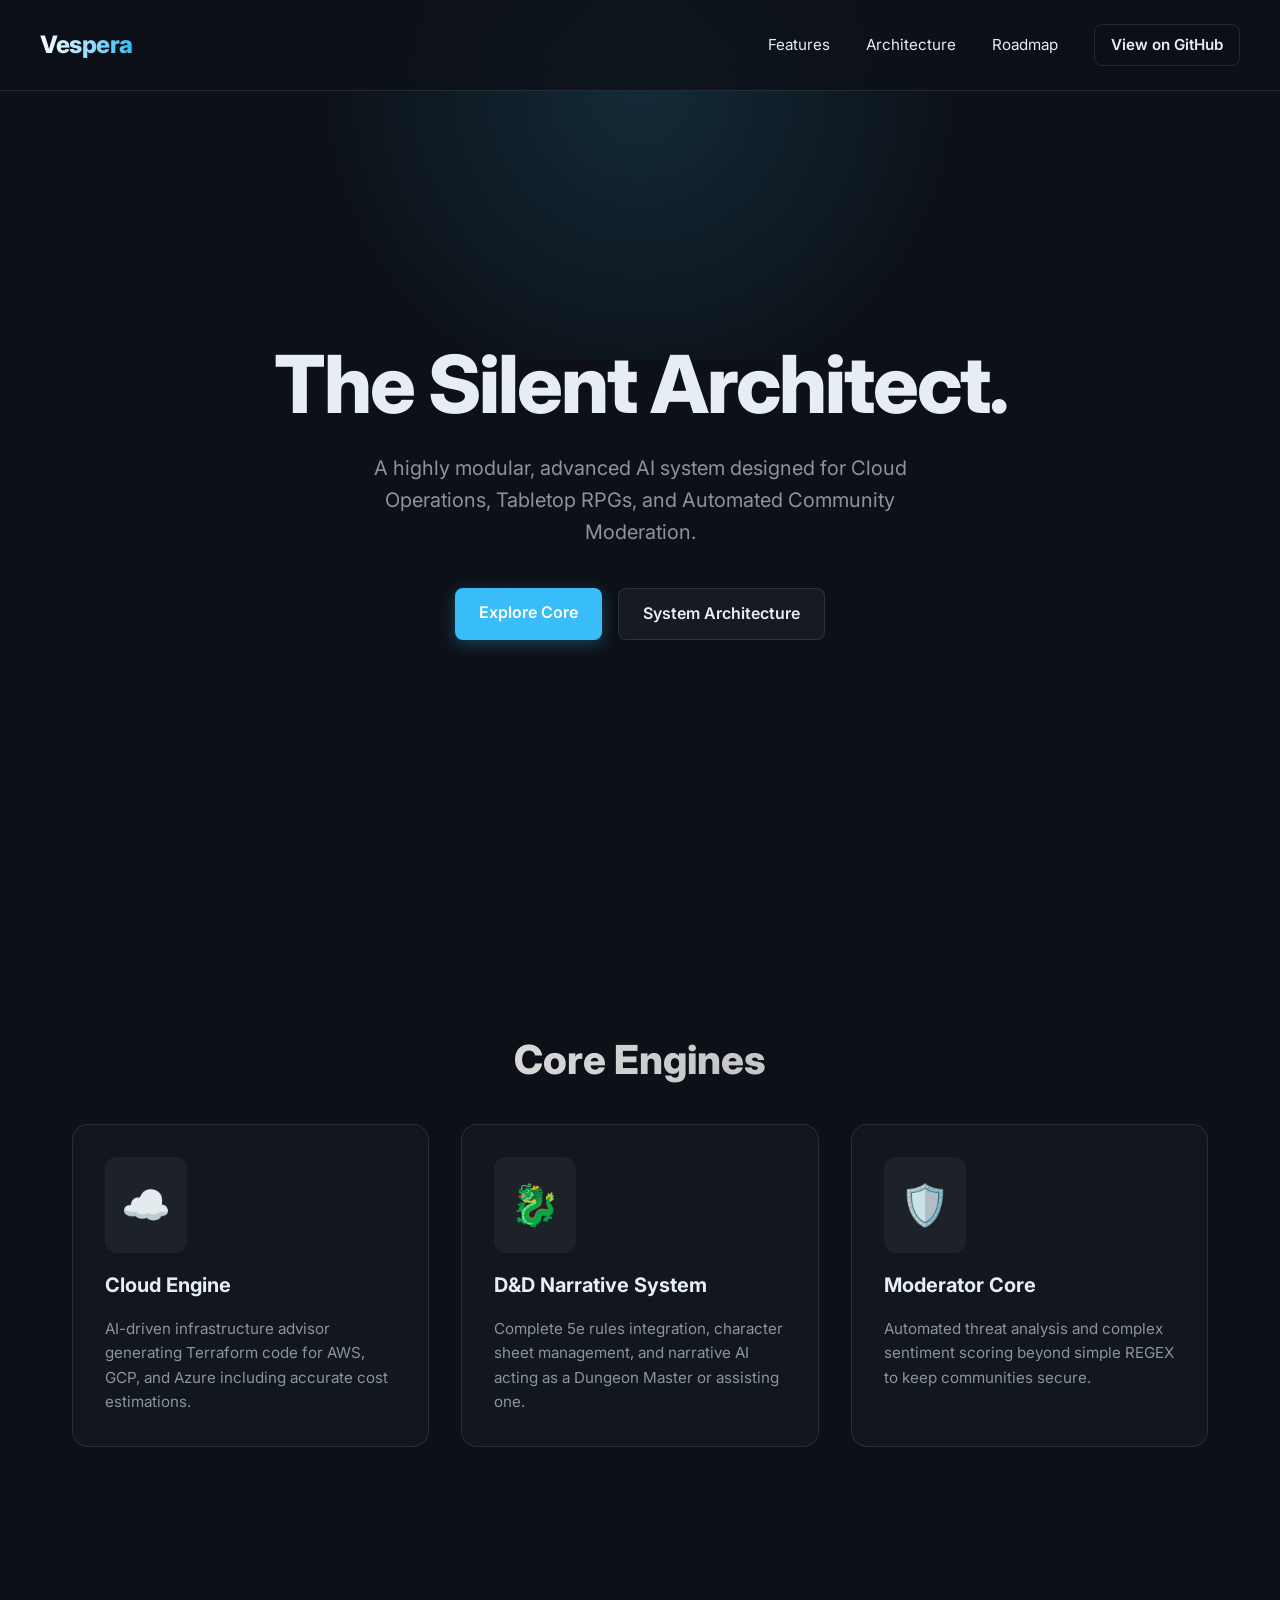
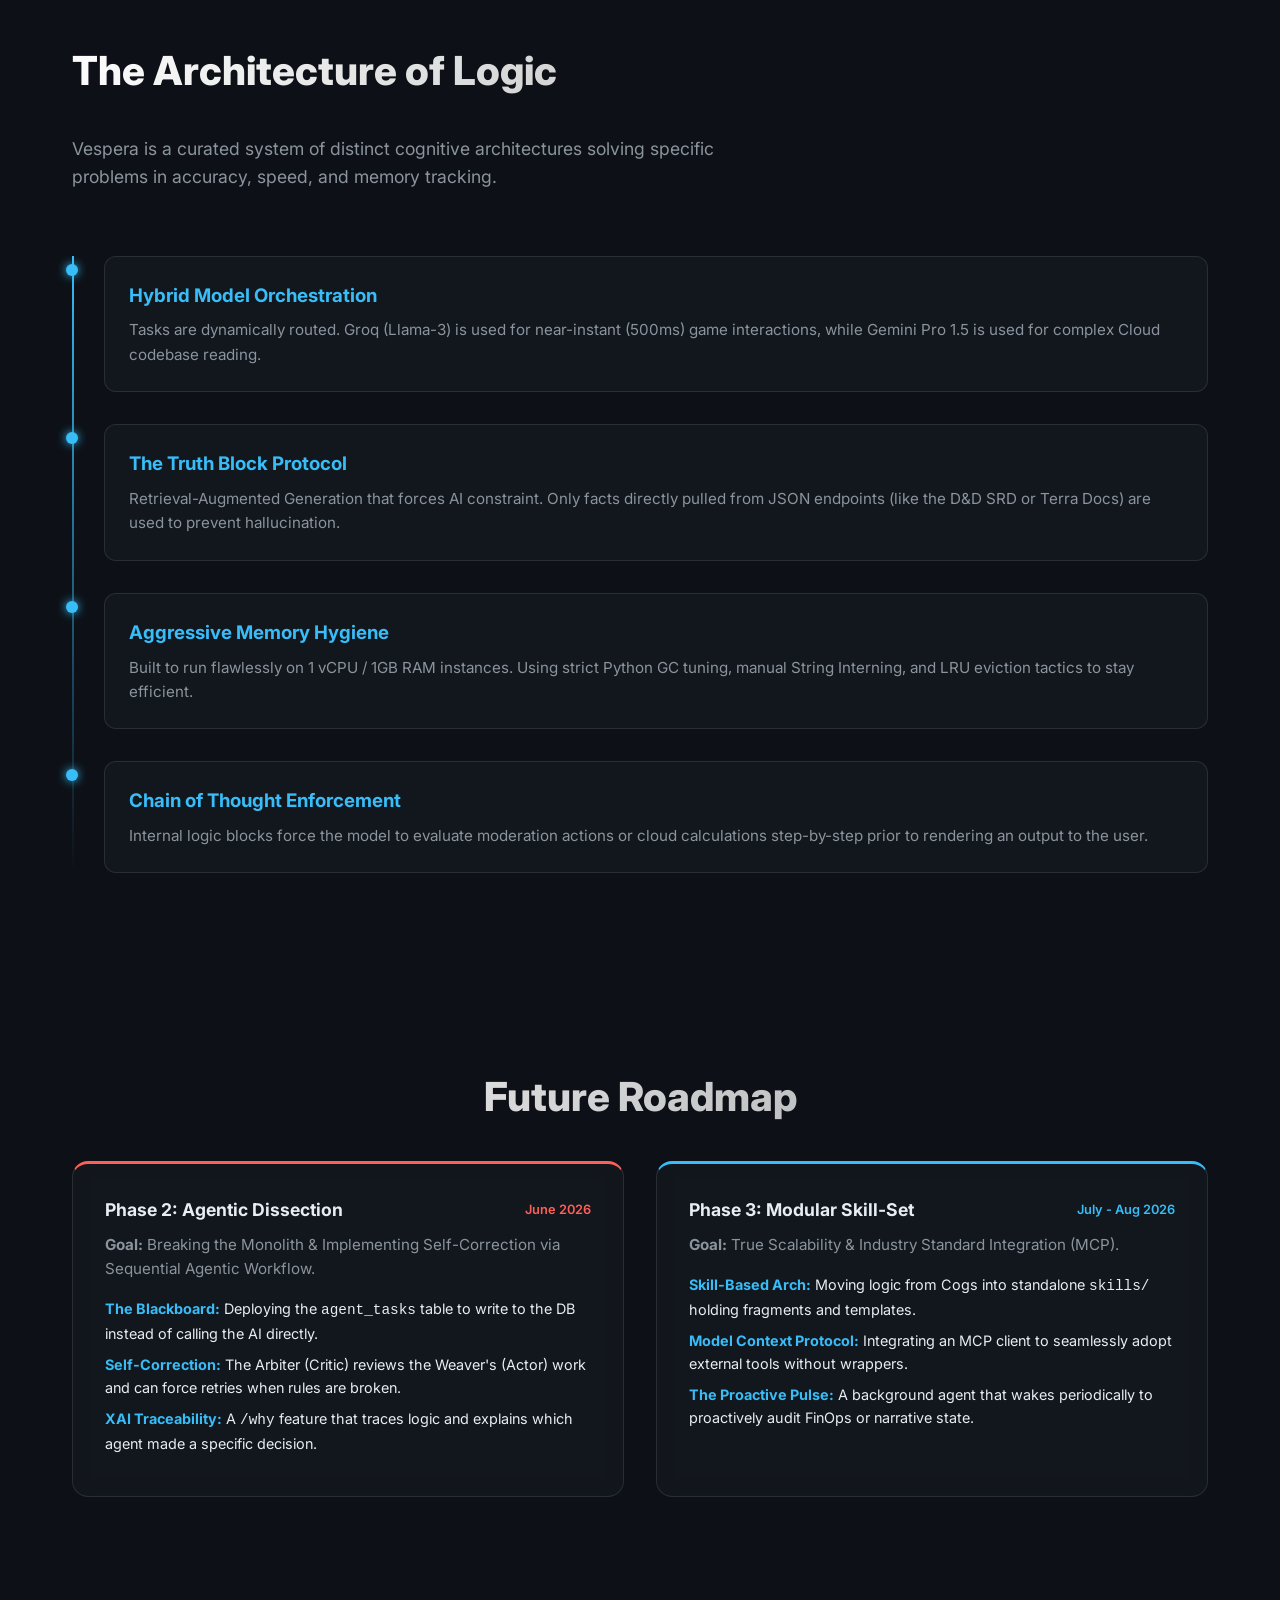
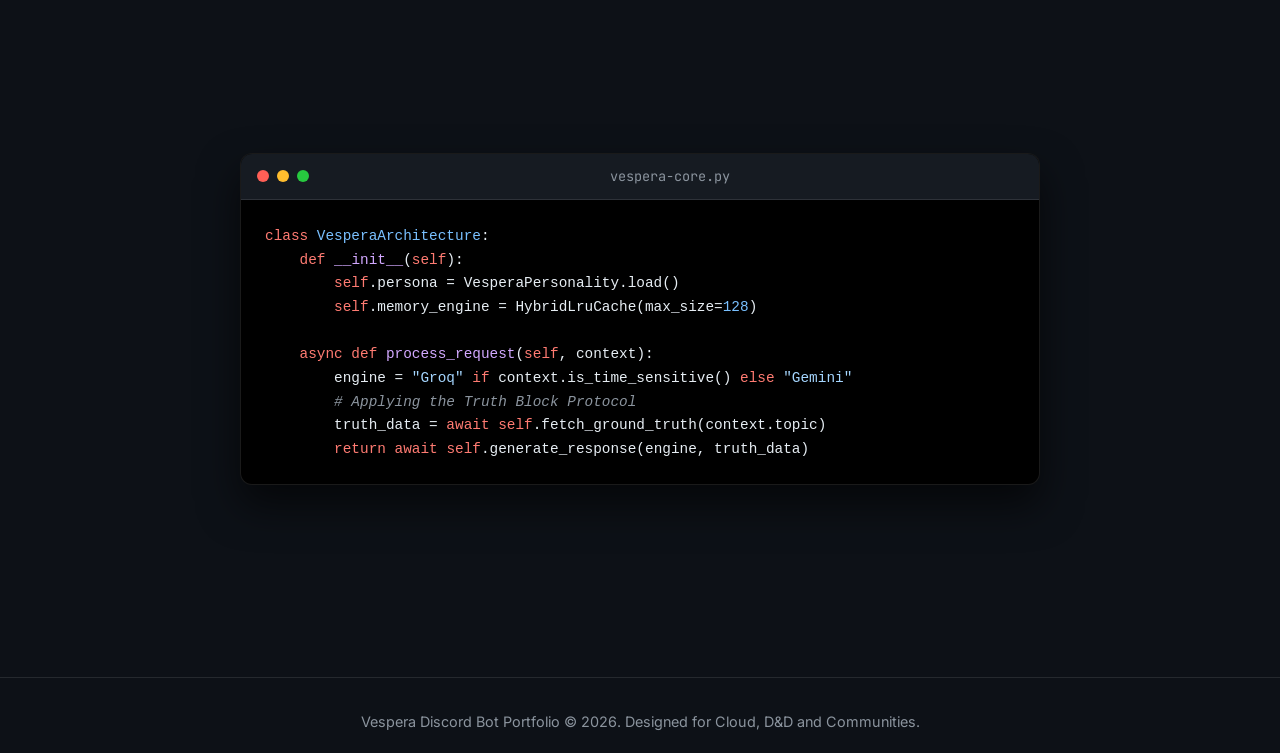
==== website/index.html @ 0e4a9857 "Add portfolio website and GitHub Pages workflow" ====
<!DOCTYPE html>
<html lang="en">

<head>
    <meta charset="UTF-8">
    <meta name="viewport" content="width=device-width, initial-scale=1.0">
    <title>Vespera - The Silent Architect</title>
    <link rel="preconnect" href="https://fonts.googleapis.com">
    <link rel="preconnect" href="https://fonts.gstatic.com" crossorigin>
    <link
        href="https://fonts.googleapis.com/css2?family=Inter:wght@300;400;600;800&family=JetBrains+Mono:wght@400;700&display=swap"
        rel="stylesheet">
    <link rel="stylesheet" href="styles.css">
</head>

<body>
    <div class="glow-bg"></div>

    <nav>
        <div class="nav-content">
            <div class="logo">Vespera</div>
            <div class="links">
                <a href="#features">Features</a>
                <a href="#architecture">Architecture</a>
                <a href="#roadmap">Roadmap</a>
                <a href="https://github.com/Kazeyi/Vespera-Discord-Bot" target="_blank" class="btn btn-outline">View on
                    GitHub</a>
            </div>
        </div>
    </nav>

    <header class="hero">
        <div class="hero-content">
            <!-- TODO: Add your custom Vespera logo here -->
            <!-- <img src="assets/your_logo_here.png" alt="Vespera Logo" class="hero-logo"> -->
            <h1 class="fade-up-1">The Silent Architect.</h1>
            <p class="subtitle fade-up-2">A highly modular, advanced AI system designed for Cloud Operations, Tabletop
                RPGs, and Automated Community Moderation.</p>
            <div class="cta-group fade-up-3">
                <a href="#features" class="btn btn-primary">Explore Core</a>
                <a href="#architecture" class="btn btn-secondary">System Architecture</a>
            </div>
        </div>
    </header>

    <section id="features" class="features-section section-padding">
        <h2 class="section-title text-center text-gradient">Core Engines</h2>
        <div class="grid cards-container">
            <div class="card reveal">
                <div class="card-icon">☁️</div>
                <h3>Cloud Engine</h3>
                <p>AI-driven infrastructure advisor generating Terraform code for AWS, GCP, and Azure including accurate
                    cost estimations.</p>
            </div>
            <div class="card reveal" style="transition-delay: 100ms;">
                <div class="card-icon">🐉</div>
                <h3>D&D Narrative System</h3>
                <p>Complete 5e rules integration, character sheet management, and narrative AI acting as a Dungeon
                    Master or assisting one.</p>
            </div>
            <div class="card reveal" style="transition-delay: 200ms;">
                <div class="card-icon">🛡️</div>
                <h3>Moderator Core</h3>
                <p>Automated threat analysis and complex sentiment scoring beyond simple REGEX to keep communities
                    secure.</p>
            </div>
        </div>
    </section>

    <section id="architecture" class="architecture-section section-padding">
        <h2 class="section-title text-gradient">The Architecture of Logic</h2>
        <p class="section-desc">Vespera is a curated system of distinct cognitive architectures solving specific
            problems in accuracy, speed, and memory tracking.</p>

        <div class="arch-timeline">
            <!-- Arch Item 1 -->
            <div class="arch-item reveal">
                <div class="arch-content">
                    <h3>Hybrid Model Orchestration</h3>
                    <p>Tasks are dynamically routed. Groq (Llama-3) is used for near-instant (500ms) game interactions,
                        while Gemini Pro 1.5 is used for complex Cloud codebase reading.</p>
                </div>
            </div>
            <!-- Arch Item 2 -->
            <div class="arch-item reveal">
                <div class="arch-content">
                    <h3>The Truth Block Protocol</h3>
                    <p>Retrieval-Augmented Generation that forces AI constraint. Only facts directly pulled from JSON
                        endpoints (like the D&D SRD or Terra Docs) are used to prevent hallucination.</p>
                </div>
            </div>
            <!-- Arch Item 3 -->
            <div class="arch-item reveal">
                <div class="arch-content">
                    <h3>Aggressive Memory Hygiene</h3>
                    <p>Built to run flawlessly on 1 vCPU / 1GB RAM instances. Using strict Python GC tuning, manual
                        String Interning, and LRU eviction tactics to stay efficient.</p>
                </div>
            </div>
            <!-- Arch Item 4 -->
            <div class="arch-item reveal">
                <div class="arch-content">
                    <h3>Chain of Thought Enforcement</h3>
                    <p>Internal logic blocks force the model to evaluate moderation actions or cloud calculations
                        step-by-step prior to rendering an output to the user.</p>
                </div>
            </div>
        </div>
    </section>

    <section id="roadmap" class="roadmap-section section-padding">
        <h2 class="section-title text-center text-gradient">Future Roadmap</h2>
        <div class="grid cards-container">
            <div class="card reveal" style="border-top: 3px solid #ff5f56;">
                <h3
                    style="color: #e6edf3; display: flex; align-items: center; justify-content: space-between; margin-bottom: 0.5rem; font-size: 1.1rem;">
                    Phase 2: Agentic Dissection
                    <span style="font-size: 0.8rem; color: #ff5f56; font-weight: 600;">June 2026</span>
                </h3>
                <p style="margin-bottom: 1rem; font-size: 0.95rem;"><strong>Goal:</strong> Breaking the Monolith &amp;
                    Implementing Self-Correction via Sequential Agentic Workflow.</p>
                <ul class="roadmap-list" style="list-style-type: none; font-size: 0.9rem;">
                    <li style="margin-bottom: 0.5rem;"><strong style="color:var(--accent-color);">The
                            Blackboard:</strong> Deploying the <code>agent_tasks</code> table to write to the DB instead
                        of calling the AI directly.</li>
                    <li style="margin-bottom: 0.5rem;"><strong
                            style="color:var(--accent-color);">Self-Correction:</strong> The Arbiter (Critic) reviews
                        the Weaver's (Actor) work and can force retries when rules are broken.</li>
                    <li style="margin-bottom: 0.5rem;"><strong style="color:var(--accent-color);">XAI
                            Traceability:</strong> A <code>/why</code> feature that traces logic and explains which
                        agent made a specific decision.</li>
                </ul>
            </div>

            <div class="card reveal" style="transition-delay: 100ms; border-top: 3px solid #38bdf8;">
                <h3
                    style="color: #e6edf3; display: flex; align-items: center; justify-content: space-between; margin-bottom: 0.5rem; font-size: 1.1rem;">
                    Phase 3: Modular Skill-Set
                    <span style="font-size: 0.8rem; color: #38bdf8; font-weight: 600;">July - Aug 2026</span>
                </h3>
                <p style="margin-bottom: 1rem; font-size: 0.95rem;"><strong>Goal:</strong> True Scalability &amp;
                    Industry Standard Integration (MCP).</p>
                <ul class="roadmap-list" style="list-style-type: none; font-size: 0.9rem;">
                    <li style="margin-bottom: 0.5rem;"><strong style="color:var(--accent-color);">Skill-Based
                            Arch:</strong> Moving logic from Cogs into standalone <code>skills/</code> holding fragments
                        and templates.</li>
                    <li style="margin-bottom: 0.5rem;"><strong style="color:var(--accent-color);">Model Context
                            Protocol:</strong> Integrating an MCP client to seamlessly adopt external tools without
                        wrappers.</li>
                    <li style="margin-bottom: 0.5rem;"><strong style="color:var(--accent-color);">The Proactive
                            Pulse:</strong> A background agent that wakes periodically to proactively audit FinOps or
                        narrative state.</li>
                </ul>
            </div>
        </div>
    </section>

    <section class="code-preview section-padding reveal">
        <div class="terminal-window">
            <div class="terminal-header">
                <span class="dot red"></span>
                <span class="dot yellow"></span>
                <span class="dot green"></span>
                <span class="terminal-title">vespera-core.py</span>
            </div>
            <div class="terminal-body">
                <pre><code><span class="keyword">class</span> <span class="class-title">VesperaArchitecture</span>:
    <span class="keyword">def</span> <span class="function">__init__</span>(<span class="keyword">self</span>):
        <span class="keyword">self</span>.persona = VesperaPersonality.load()
        <span class="keyword">self</span>.memory_engine = HybridLruCache(max_size=<span class="number">128</span>)
        
    <span class="keyword">async def</span> <span class="function">process_request</span>(<span class="keyword">self</span>, context):
        engine = <span class="string">"Groq"</span> <span class="keyword">if</span> context.is_time_sensitive() <span class="keyword">else</span> <span class="string">"Gemini"</span>
        <span class="comment"># Applying the Truth Block Protocol</span>
        truth_data = <span class="keyword">await</span> <span class="keyword">self</span>.fetch_ground_truth(context.topic)
        <span class="keyword">return await</span> <span class="keyword">self</span>.generate_response(engine, truth_data)</code></pre>
            </div>
        </div>
    </section>

    <footer>
        <div class="footer-content">
            <p>Vespera Discord Bot Portfolio &copy; 2026. Designed for Cloud, D&D and Communities.</p>
        </div>
    </footer>

    <script src="script.js"></script>
</body>

</html>
---- website/styles.css ----
:root {
    --bg-color: #0d1117;
    --bg-secondary: #161b22;
    --text-primary: #e6edf3;
    --text-muted: #8b949e;
    --accent-color: #38bdf8;
    --accent-hover: #0ea5e9;
    --border-color: rgba(255, 255, 255, 0.1);
    --card-bg: rgba(22, 27, 34, 0.6);
    --glow-color: rgba(56, 189, 248, 0.15);
}

* {
    margin: 0;
    padding: 0;
    box-sizing: border-box;
}

body {
    font-family: 'Inter', sans-serif;
    background-color: var(--bg-color);
    color: var(--text-primary);
    line-height: 1.6;
    overflow-x: hidden;
}

/* Background Glow Effect */
.glow-bg {
    position: fixed;
    top: -20vh;
    left: 50%;
    transform: translateX(-50%);
    width: 60vw;
    height: 60vh;
    background: radial-gradient(circle, var(--glow-color) 0%, transparent 70%);
    z-index: -1;
    pointer-events: none;
}

/* Navigation */
nav {
    padding: 1.5rem 2rem;
    position: fixed;
    top: 0;
    width: 100%;
    backdrop-filter: blur(12px);
    -webkit-backdrop-filter: blur(12px);
    border-bottom: 1px solid var(--border-color);
    z-index: 100;
    background: rgba(13, 17, 23, 0.8);
}

.nav-content {
    max-width: 1200px;
    margin: 0 auto;
    display: flex;
    justify-content: space-between;
    align-items: center;
}

.logo {
    font-weight: 800;
    font-size: 1.5rem;
    letter-spacing: -0.5px;
    background: linear-gradient(90deg, #fff, var(--accent-color));
    -webkit-background-clip: text;
    -webkit-text-fill-color: transparent;
}

.links a {
    color: var(--text-primary);
    text-decoration: none;
    margin-left: 2rem;
    font-size: 0.95rem;
    transition: color 0.3s ease;
}

.links a:hover {
    color: var(--accent-color);
}

/* Buttons */
.btn {
    padding: 0.75rem 1.5rem;
    border-radius: 8px;
    font-weight: 600;
    text-decoration: none;
    transition: all 0.3s ease;
    display: inline-block;
    cursor: pointer;
}

.btn-primary {
    background-color: var(--accent-color);
    color: #fff;
    box-shadow: 0 4px 15px rgba(56, 189, 248, 0.3);
}

.btn-primary:hover {
    background-color: var(--accent-hover);
    transform: translateY(-2px);
}

.btn-secondary {
    background-color: var(--bg-secondary);
    color: var(--text-primary);
    border: 1px solid var(--border-color);
}

.btn-secondary:hover {
    border-color: var(--accent-color);
    transform: translateY(-2px);
}

.btn-outline {
    border: 1px solid var(--border-color);
    padding: 0.5rem 1rem;
    font-size: 0.9rem;
}
.btn-outline:hover {
    border-color: var(--accent-color);
}

/* Typography elements */
.text-gradient {
    background: linear-gradient(135deg, #fff, rgba(255, 255, 255, 0.6));
    -webkit-background-clip: text;
    -webkit-text-fill-color: transparent;
}

.section-padding {
    padding: 8rem 2rem 4rem;
    max-width: 1200px;
    margin: 0 auto;
}

.section-title {
    font-size: 2.5rem;
    margin-bottom: 2rem;
    font-weight: 800;
}

.text-center {
    text-align: center;
}

.section-desc {
    color: var(--text-muted);
    font-size: 1.1rem;
    max-width: 700px;
    margin-bottom: 4rem;
}

/* Hero Section */
.hero {
    min-height: 100vh;
    display: flex;
    align-items: center;
    justify-content: center;
    text-align: center;
    padding-top: 5rem;
}

.hero-content {
    max-width: 800px;
    padding: 0 2rem;
}

.hero-logo {
    width: 90px;
    height: 90px;
    border-radius: 20px;
    margin-bottom: 2rem;
    box-shadow: 0 0 30px rgba(56, 189, 248, 0.2);
}

.hero h1 {
    font-size: clamp(3rem, 8vw, 5rem);
    font-weight: 800;
    line-height: 1.1;
    margin-bottom: 1.5rem;
    letter-spacing: -2px;
}

.hero .subtitle {
    font-size: 1.25rem;
    color: var(--text-muted);
    margin-bottom: 2.5rem;
    max-width: 600px;
    margin-left: auto;
    margin-right: auto;
}

.cta-group {
    display: flex;
    gap: 1rem;
    justify-content: center;
}

/* Animations setup */
.fade-up-1 { animation: fadeUp 0.8s ease-out forwards; opacity: 0; transform: translateY(20px); }
.fade-up-2 { animation: fadeUp 0.8s ease-out 0.2s forwards; opacity: 0; transform: translateY(20px); }
.fade-up-3 { animation: fadeUp 0.8s ease-out 0.4s forwards; opacity: 0; transform: translateY(20px); }

@keyframes fadeUp {
    to {
        opacity: 1;
        transform: translateY(0);
    }
}

/* Cards / Grid */
.grid {
    display: grid;
    grid-template-columns: repeat(auto-fit, minmax(300px, 1fr));
    gap: 2rem;
}

.card {
    background: var(--card-bg);
    border: 1px solid var(--border-color);
    border-radius: 16px;
    padding: 2rem;
    transition: all 0.4s ease;
    backdrop-filter: blur(10px);
}

.card:hover {
    transform: translateY(-5px);
    border-color: rgba(56, 189, 248, 0.4);
    box-shadow: 0 10px 40px rgba(0, 0, 0, 0.5);
}

.card-icon {
    font-size: 2.5rem;
    margin-bottom: 1rem;
    display: inline-block;
    padding: 1rem;
    background: rgba(255, 255, 255, 0.05);
    border-radius: 12px;
}

.card h3 {
    margin-bottom: 1rem;
    font-size: 1.25rem;
}

.card p {
    color: var(--text-muted);
    font-size: 0.95rem;
}

/* Architecture Timeline Layout */
.architecture-section {
    position: relative;
}

.arch-timeline {
    display: flex;
    flex-direction: column;
    gap: 2rem;
    position: relative;
    padding-left: 2rem;
}

.arch-timeline::before {
    content: '';
    position: absolute;
    left: 0;
    top: 0;
    bottom: 0;
    width: 2px;
    background: linear-gradient(to bottom, var(--accent-color), transparent);
}

.arch-item {
    position: relative;
}

.arch-item::before {
    content: '';
    position: absolute;
    left: -2.35rem;
    top: 0.5rem;
    width: 12px;
    height: 12px;
    border-radius: 50%;
    background: var(--accent-color);
    box-shadow: 0 0 10px var(--accent-color);
}

.arch-content {
    background: var(--card-bg);
    border: 1px solid var(--border-color);
    border-radius: 12px;
    padding: 1.5rem;
}

.arch-content h3 {
    color: var(--accent-color);
    margin-bottom: 0.5rem;
}

.arch-content p {
    color: var(--text-muted);
    font-size: 0.95rem;
}

/* Terminal / Code Snippet Preview */
.terminal-window {
    background: #000;
    border: 1px solid var(--border-color);
    border-radius: 12px;
    overflow: hidden;
    margin: 4rem auto;
    max-width: 800px;
    box-shadow: 0 20px 40px rgba(0,0,0,0.6);
}

.terminal-header {
    background: var(--bg-secondary);
    padding: 0.75rem 1rem;
    display: flex;
    align-items: center;
    border-bottom: 1px solid var(--border-color);
}

.dot {
    width: 12px;
    height: 12px;
    border-radius: 50%;
    margin-right: 8px;
}
.red { background: #ff5f56; }
.yellow { background: #ffbd2e; }
.green { background: #27c93f; }

.terminal-title {
    margin: 0 auto;
    font-size: 0.85rem;
    color: var(--text-muted);
    font-family: 'JetBrains Mono', monospace;
}

.terminal-body {
    padding: 1.5rem;
    overflow-x: auto;
}

.terminal-body pre {
    margin: 0;
    font-family: 'JetBrains Mono', monospace;
    font-size: 0.9rem;
    line-height: 1.5;
    color: #e6edf3;
}

.keyword { color: #ff7b72; }
.function { color: #d2a8ff; }
.class-title { color: #79c0ff; }
.string { color: #a5d6ff; }
.comment { color: #8b949e; font-style: italic; }
.number { color: #79c0ff; }

/* Scroll reveal helper */
.reveal {
    opacity: 0;
    transform: translateY(30px);
    transition: all 0.8s ease;
}
.reveal.active {
    opacity: 1;
    transform: translateY(0);
}

/* Footer */
footer {
    border-top: 1px solid var(--border-color);
    padding: 2rem;
    text-align: center;
    margin-top: 4rem;
}
footer p {
    color: var(--text-muted);
    font-size: 0.9rem;
}

/* Responsive */
@media (max-width: 768px) {
    .cta-group {
        flex-direction: column;
    }
    .links a:not(.btn) {
        display: none;
    }
}
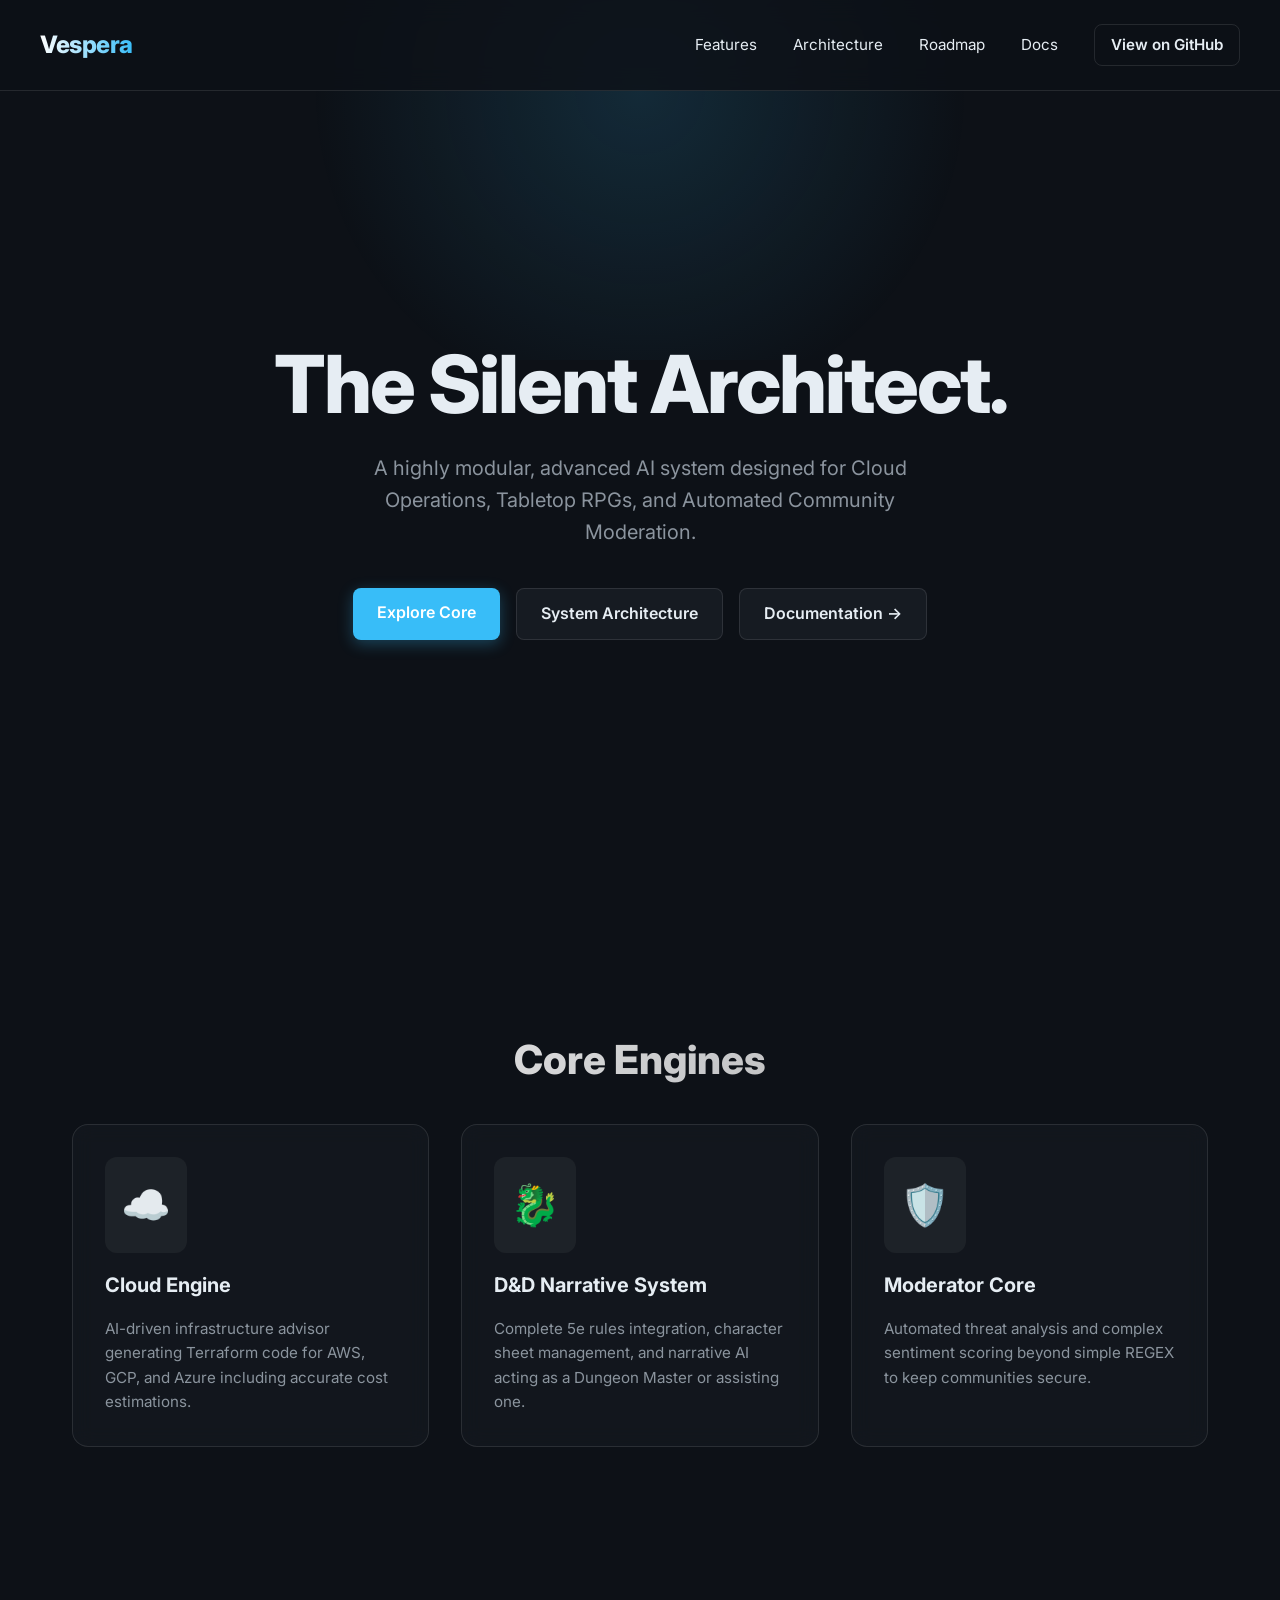
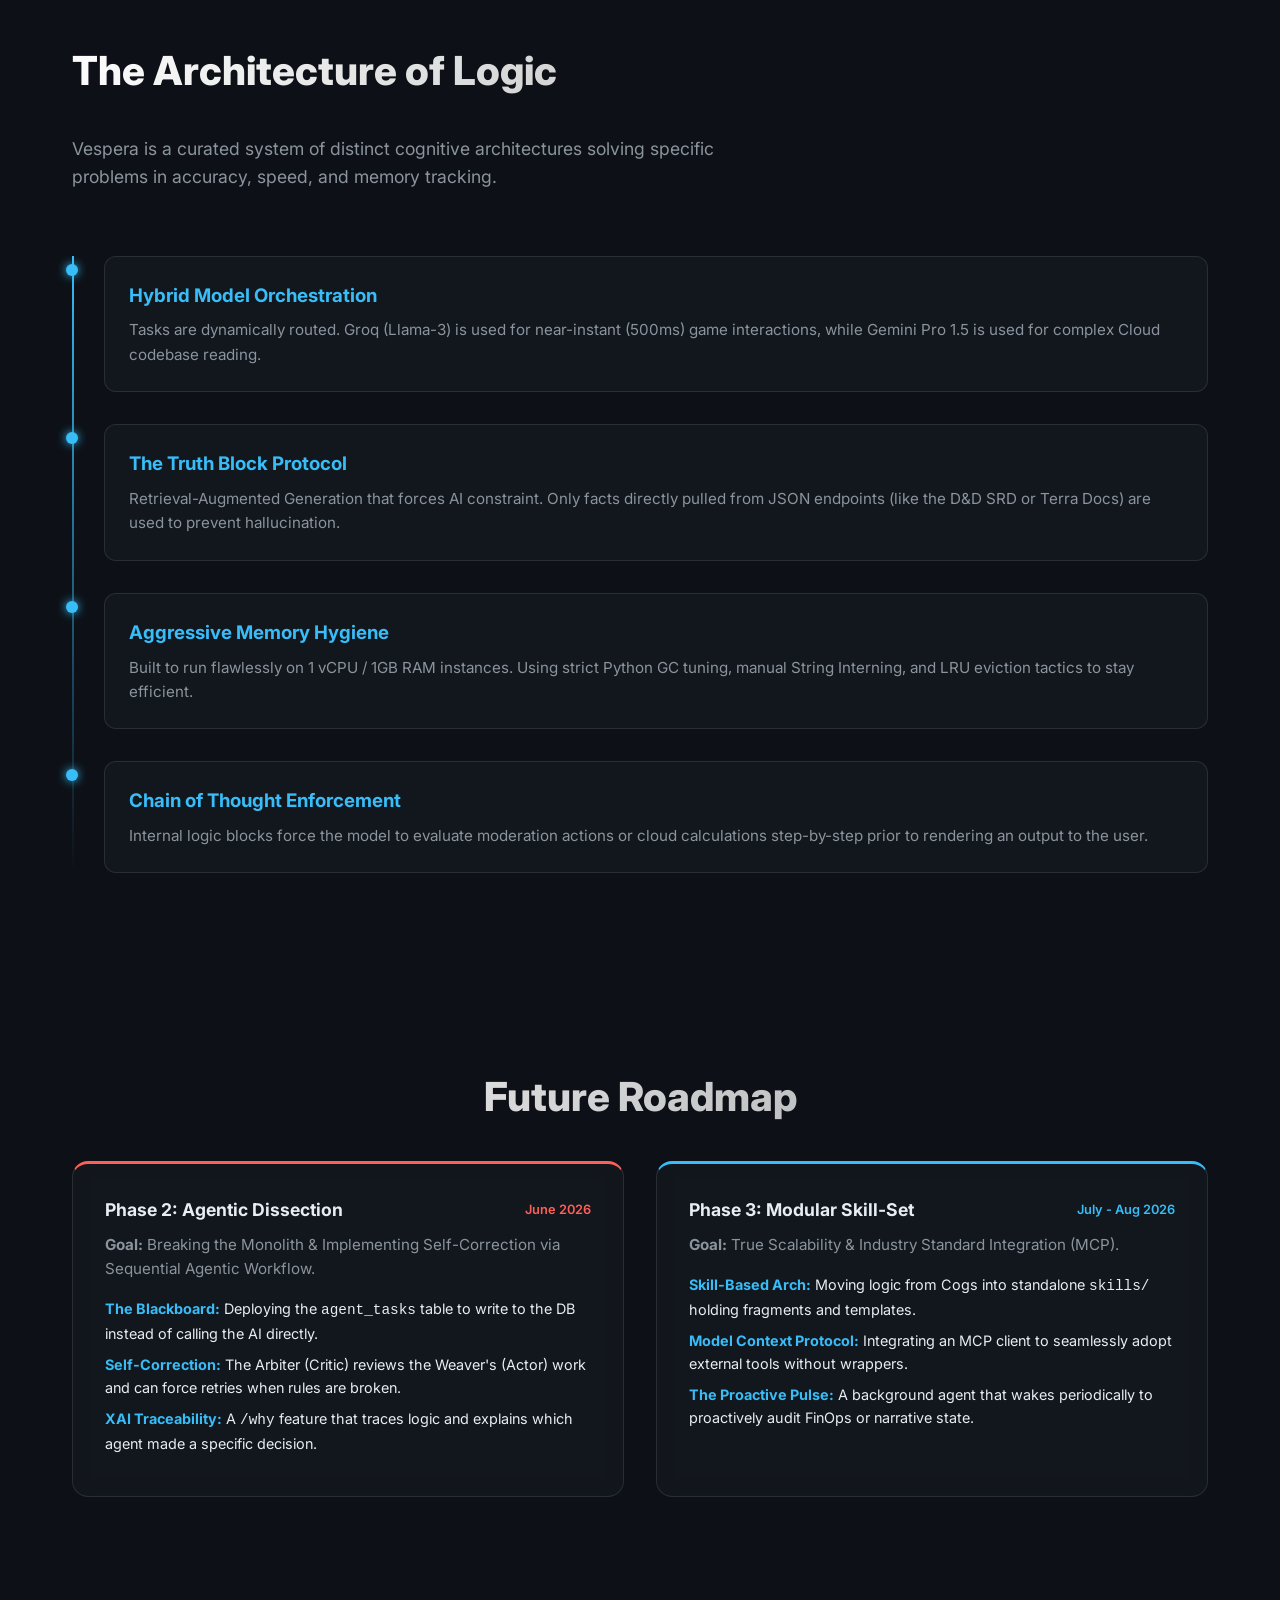
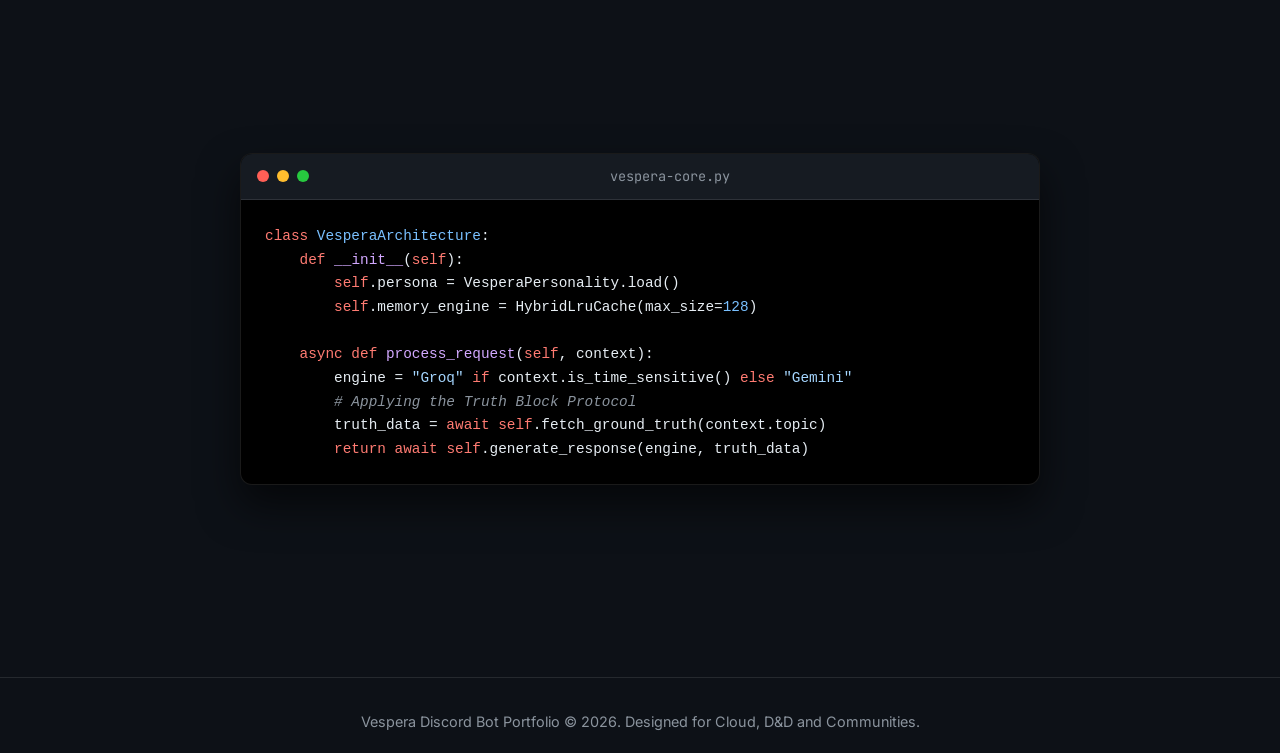
==== commit 67947509: "Add hybrid MkDocs documentation site with Mermaid diagrams" ====
--- a/website/index.html
+++ b/website/index.html
@@ -23,6 +23,7 @@
                 <a href="#features">Features</a>
                 <a href="#architecture">Architecture</a>
                 <a href="#roadmap">Roadmap</a>
+                <a href="docs/" target="_blank">Docs</a>
                 <a href="https://github.com/Kazeyi/Vespera-Discord-Bot" target="_blank" class="btn btn-outline">View on
                     GitHub</a>
             </div>
@@ -39,6 +40,7 @@
             <div class="cta-group fade-up-3">
                 <a href="#features" class="btn btn-primary">Explore Core</a>
                 <a href="#architecture" class="btn btn-secondary">System Architecture</a>
+                <a href="docs/" target="_blank" class="btn btn-secondary">Documentation →</a>
             </div>
         </div>
     </header>
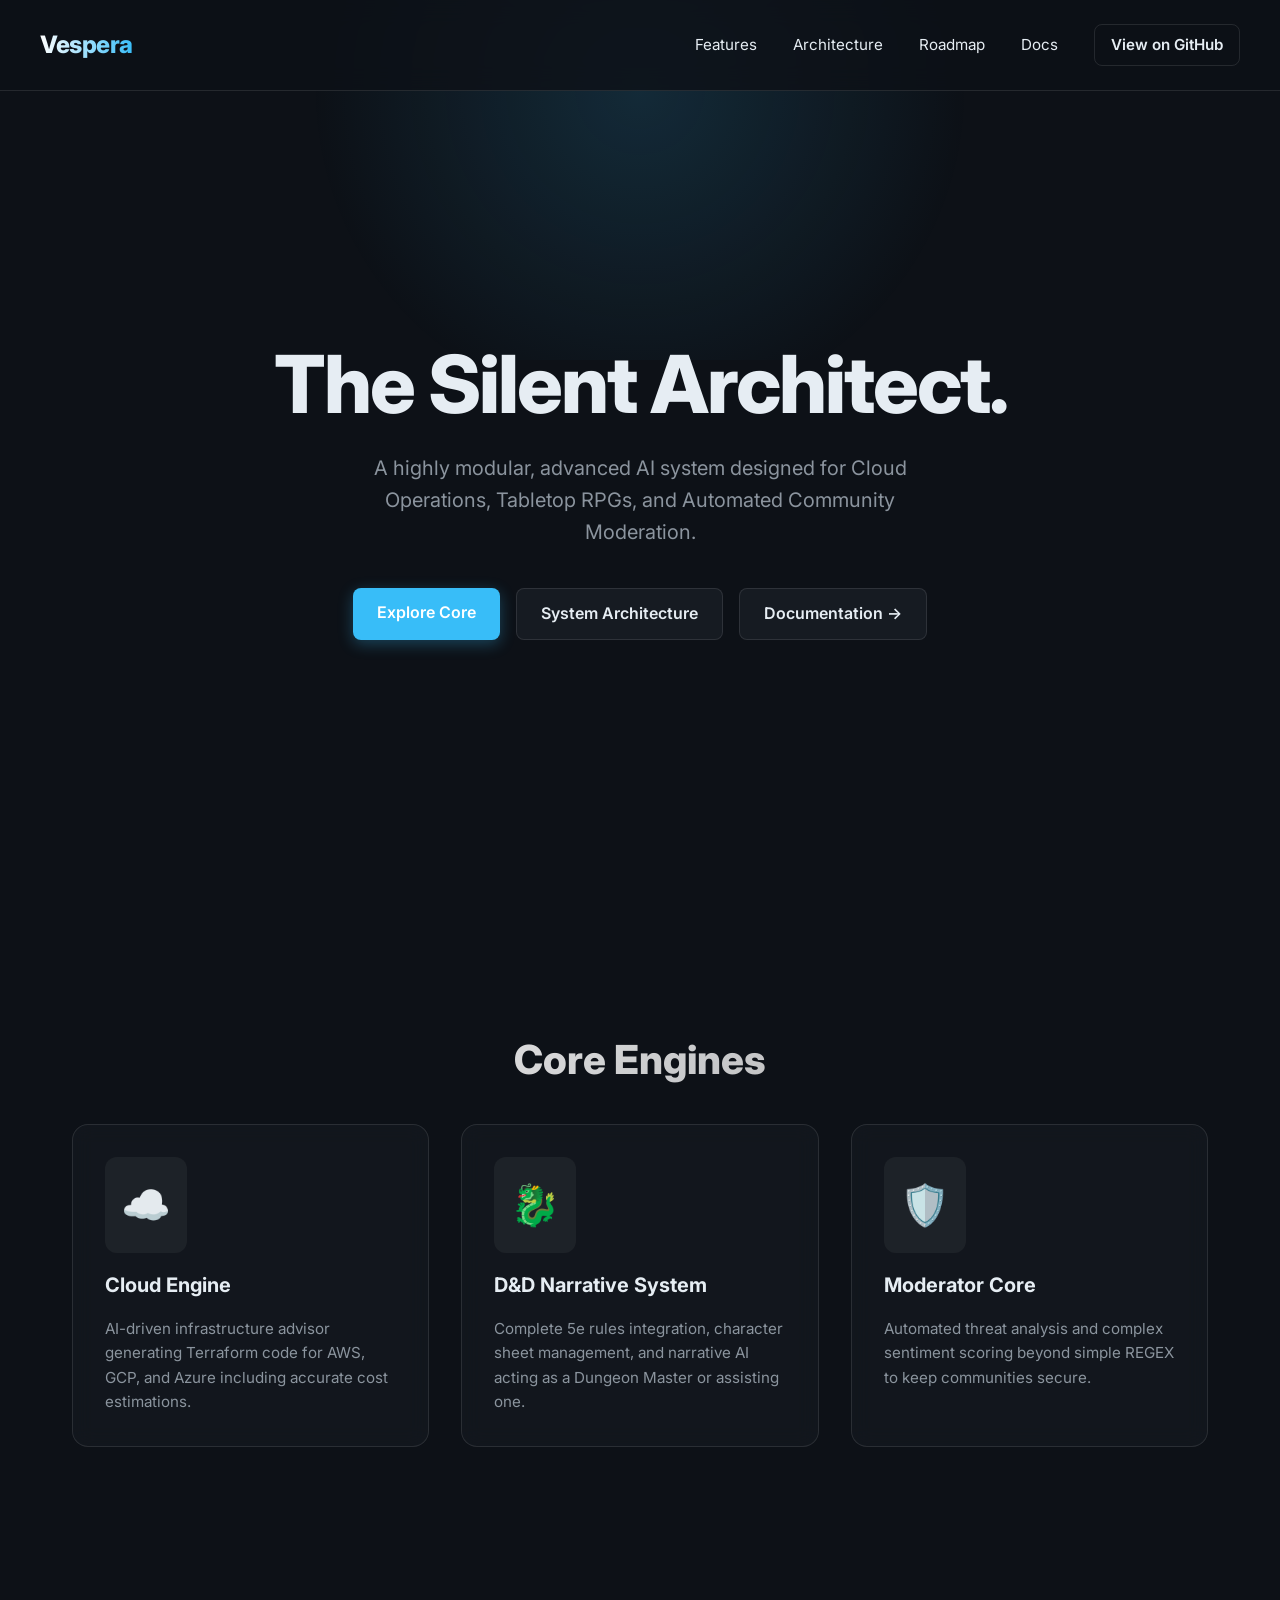
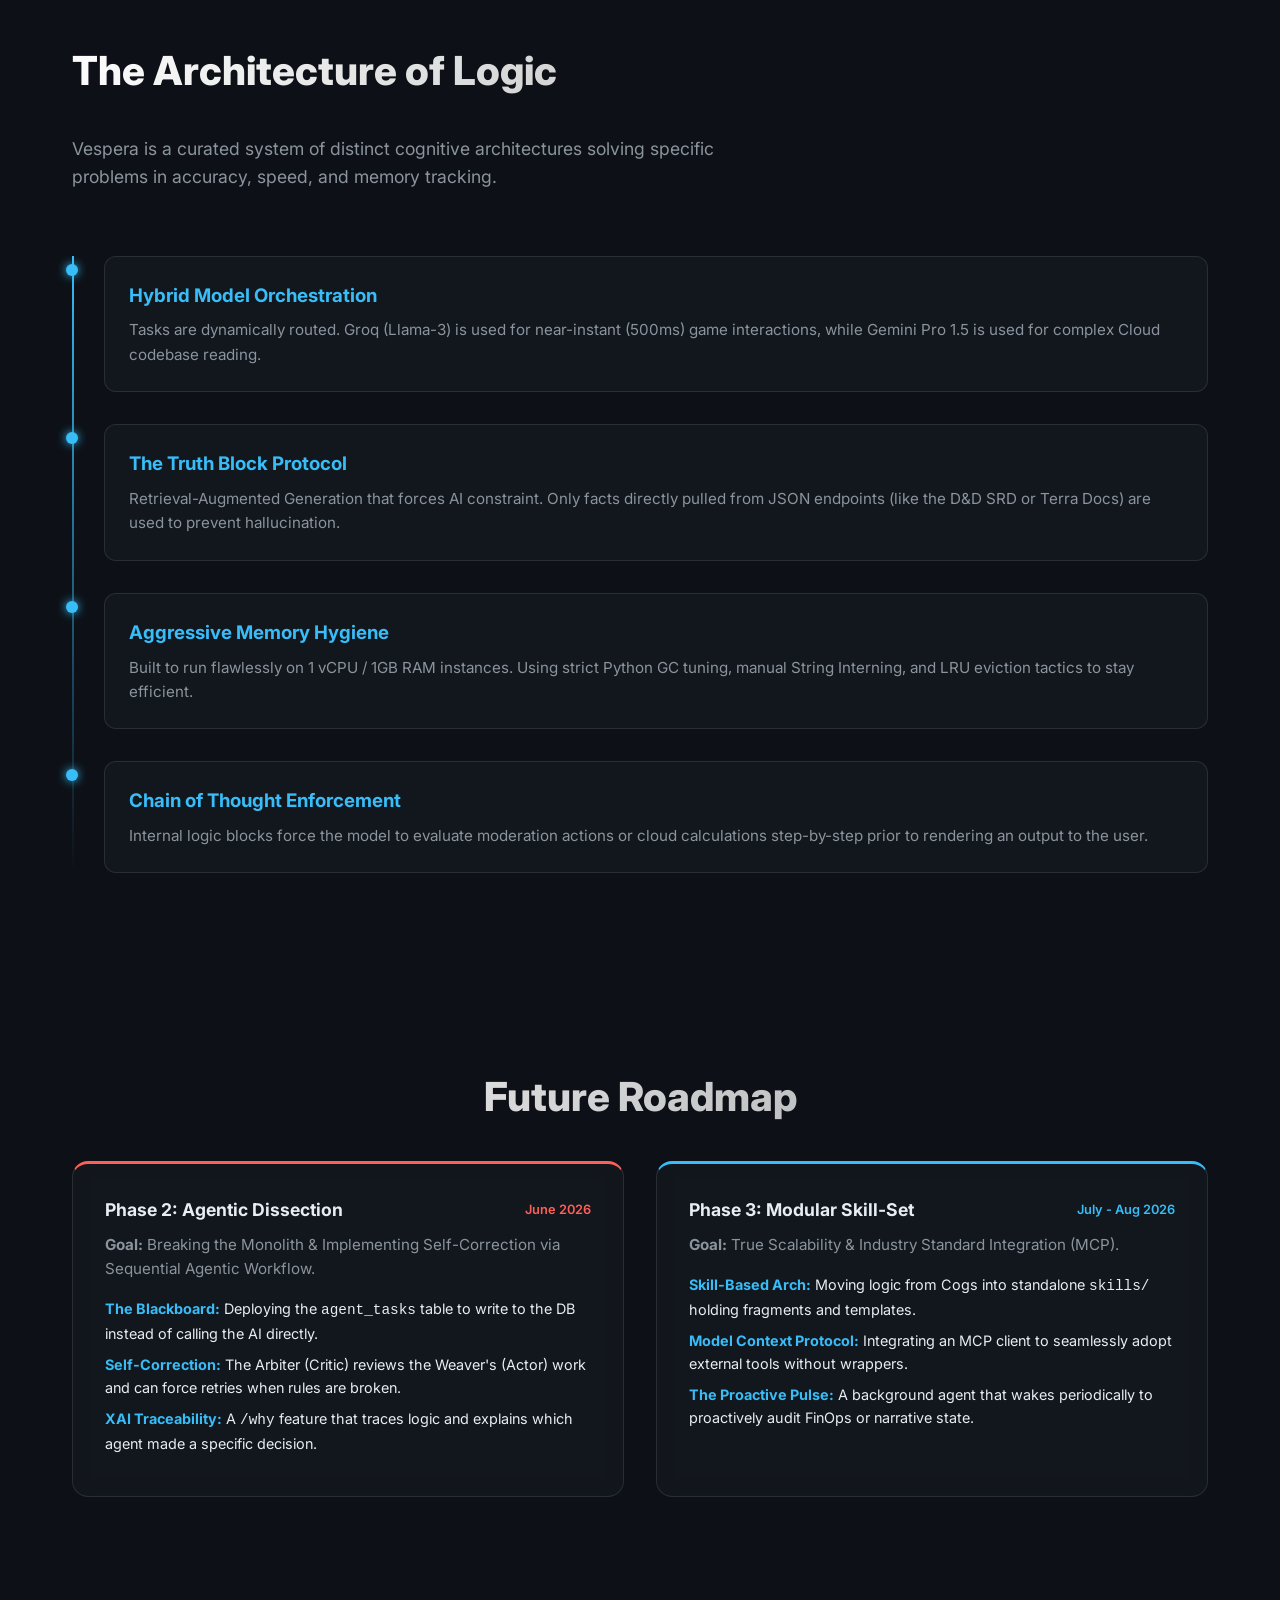
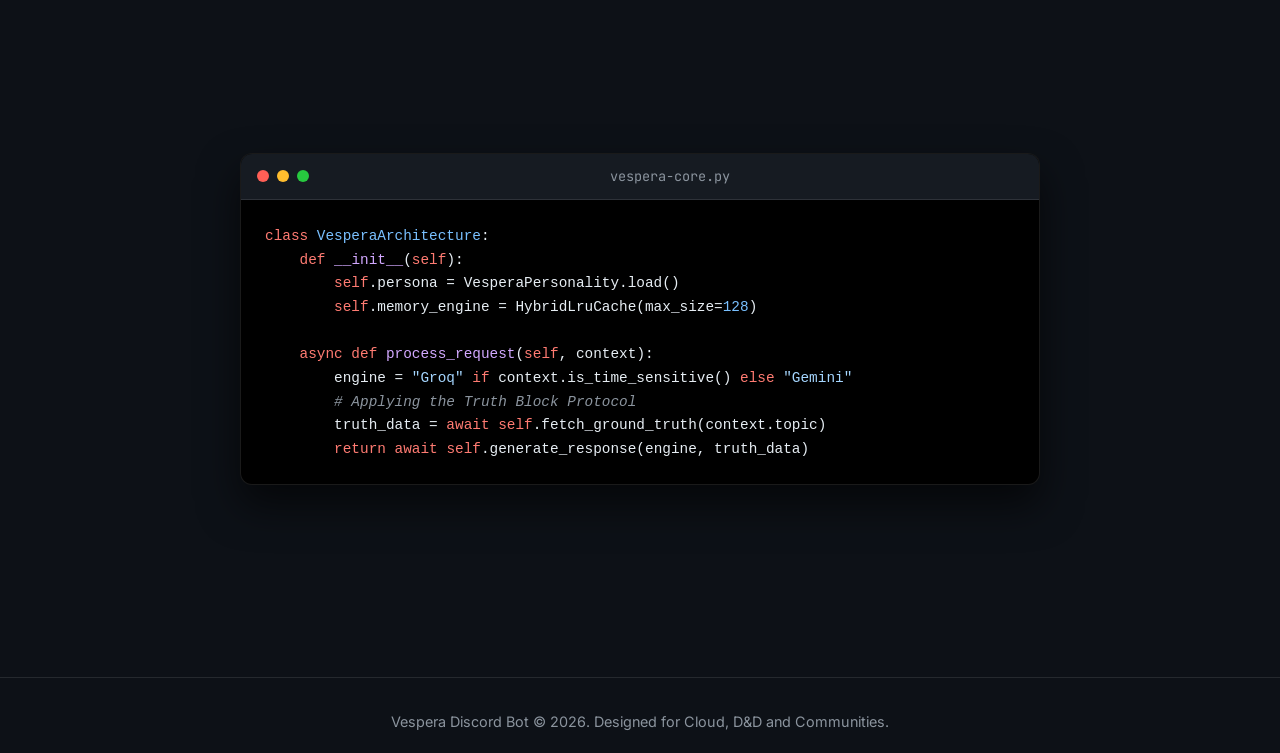
==== commit f0aaa6e9: "style: remove 'Portfolio' keyword from footer and copyright" ====
--- a/website/index.html
+++ b/website/index.html
@@ -182,7 +182,7 @@
 
     <footer>
         <div class="footer-content">
-            <p>Vespera Discord Bot Portfolio &copy; 2026. Designed for Cloud, D&D and Communities.</p>
+            <p>Vespera Discord Bot &copy; 2026. Designed for Cloud, D&D and Communities.</p>
         </div>
     </footer>
 
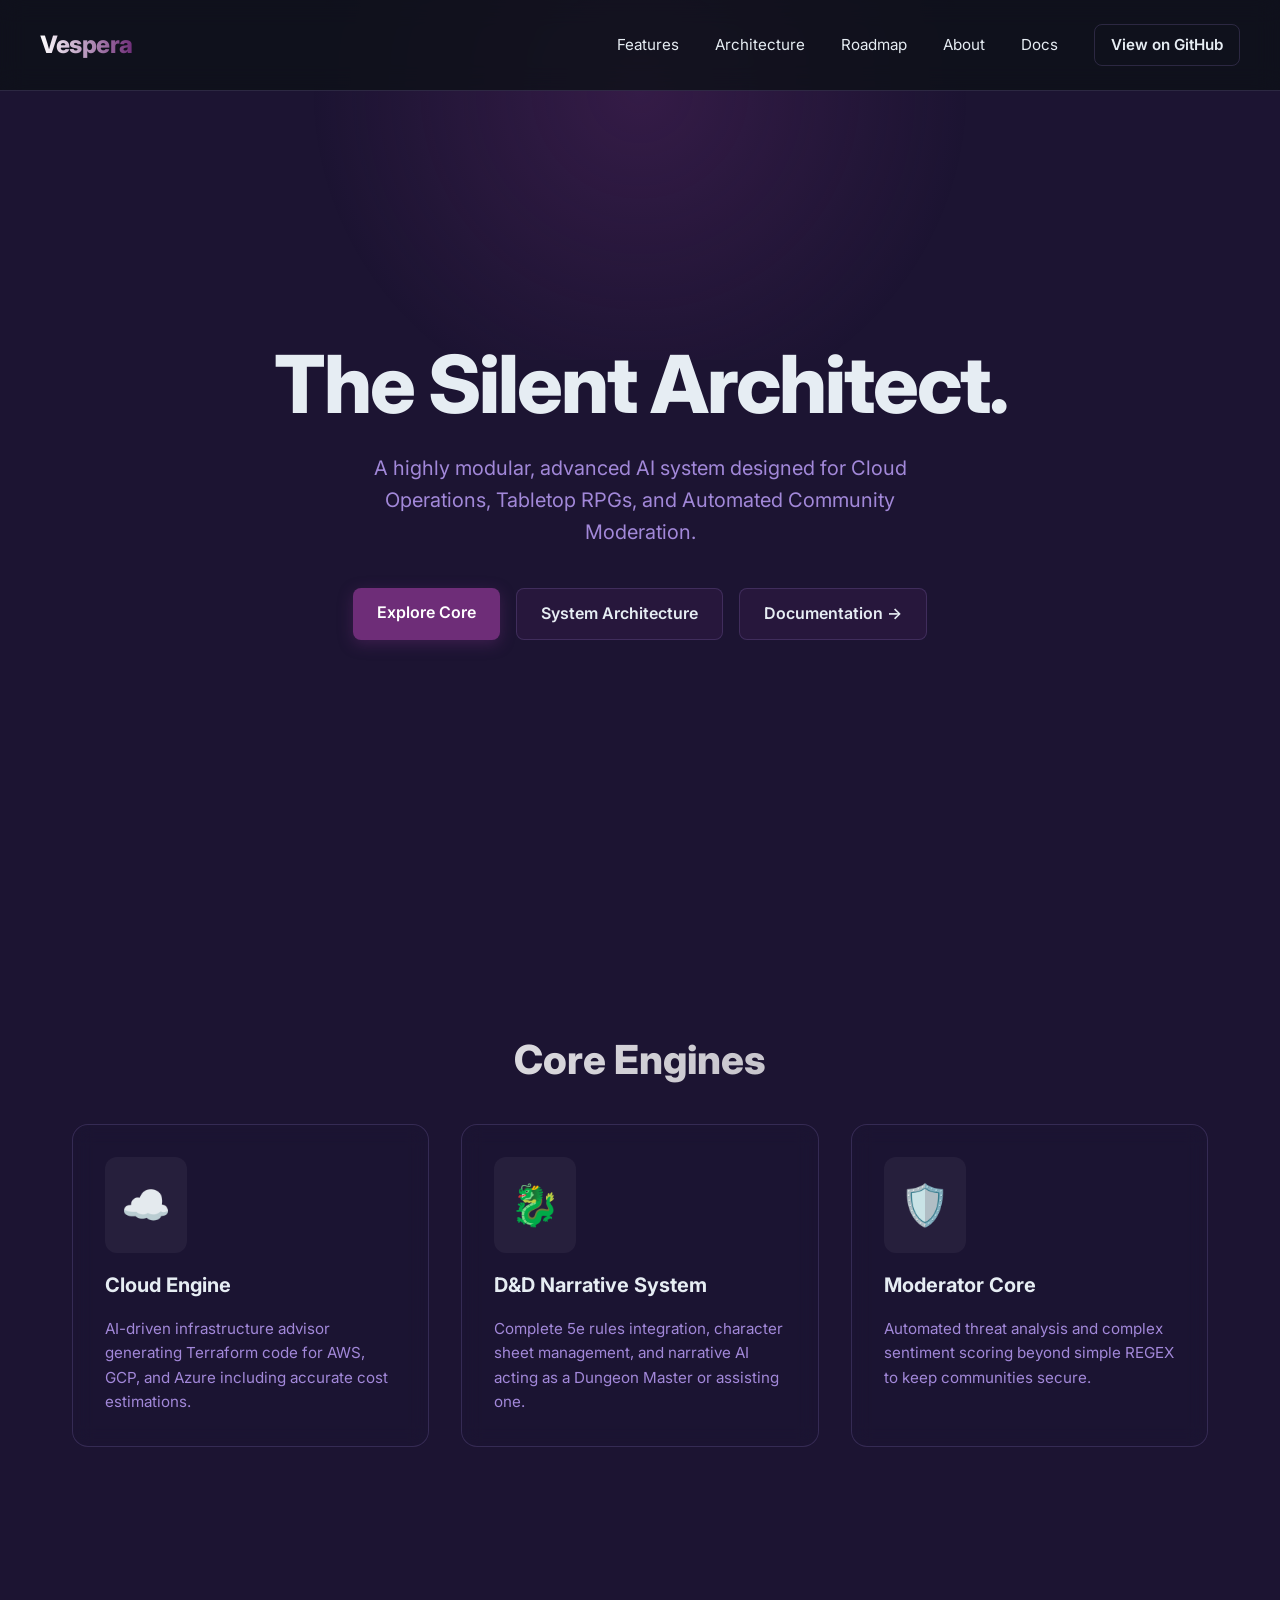
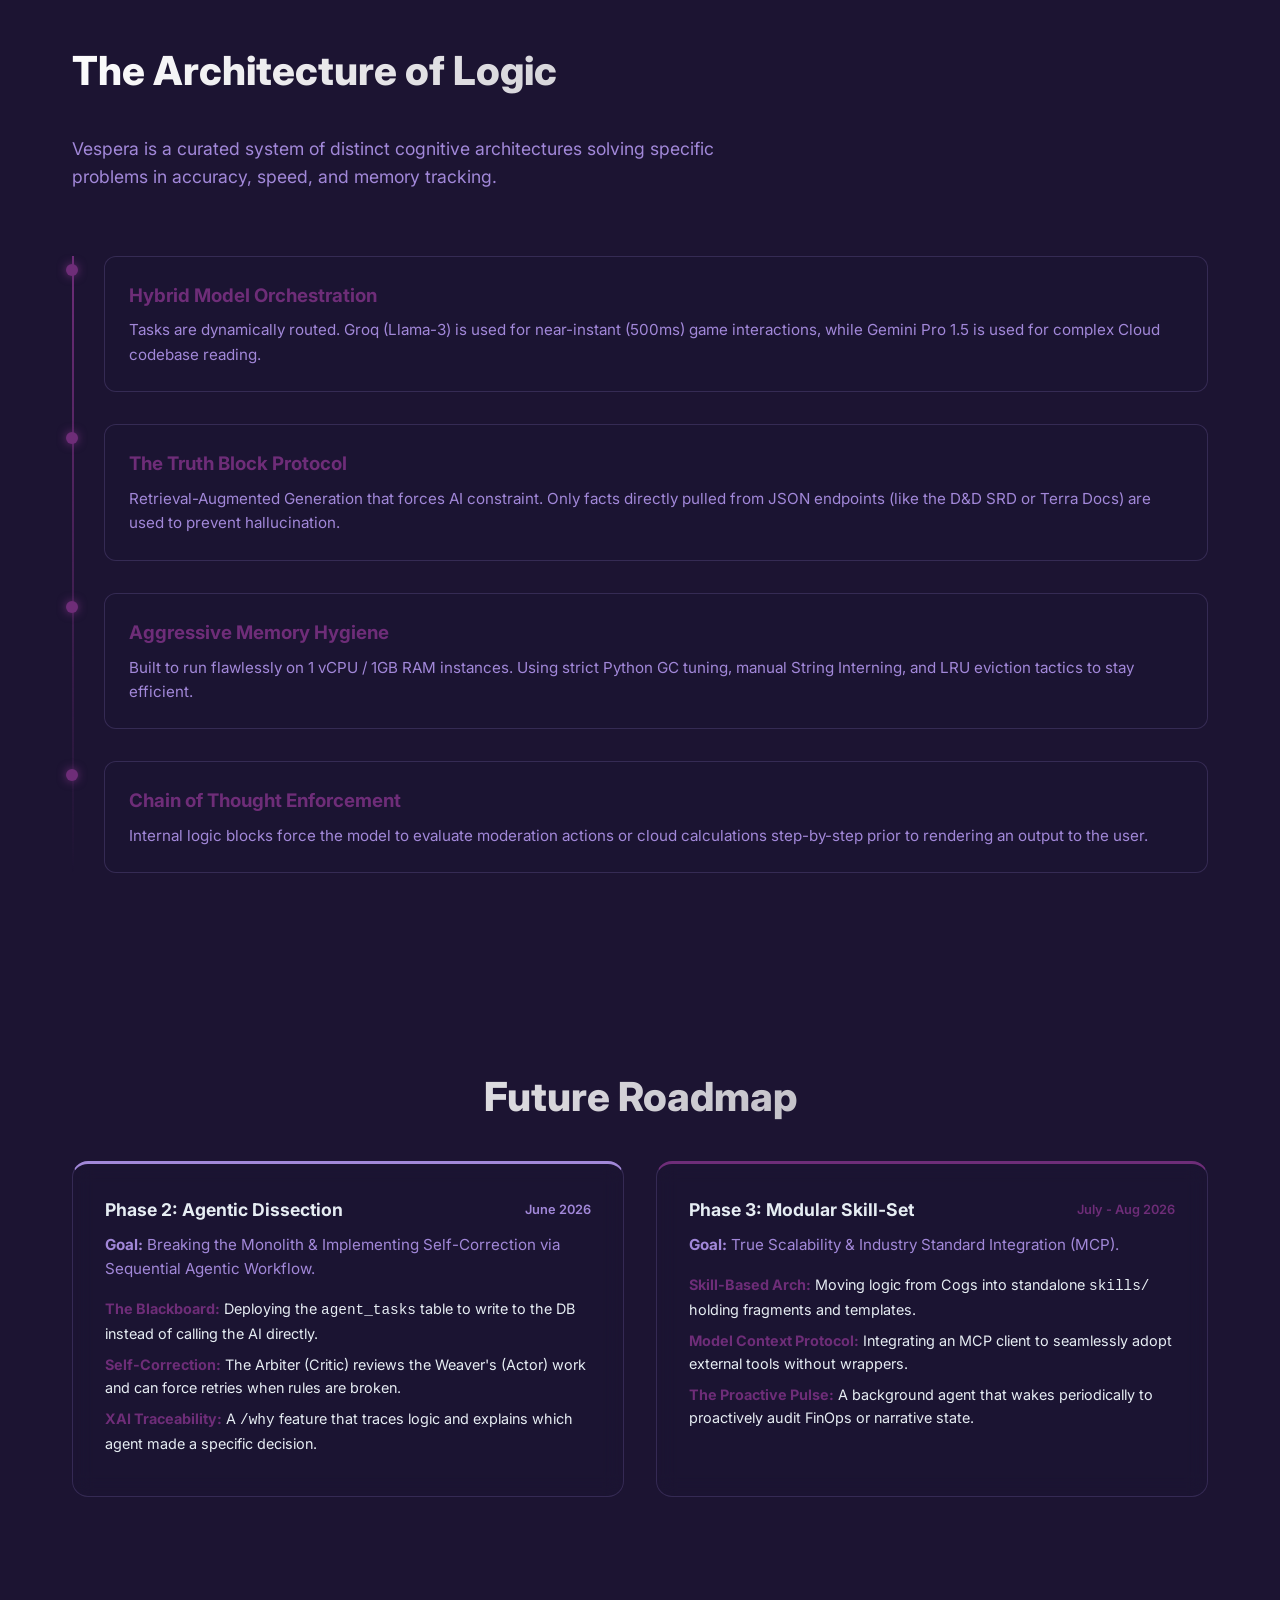
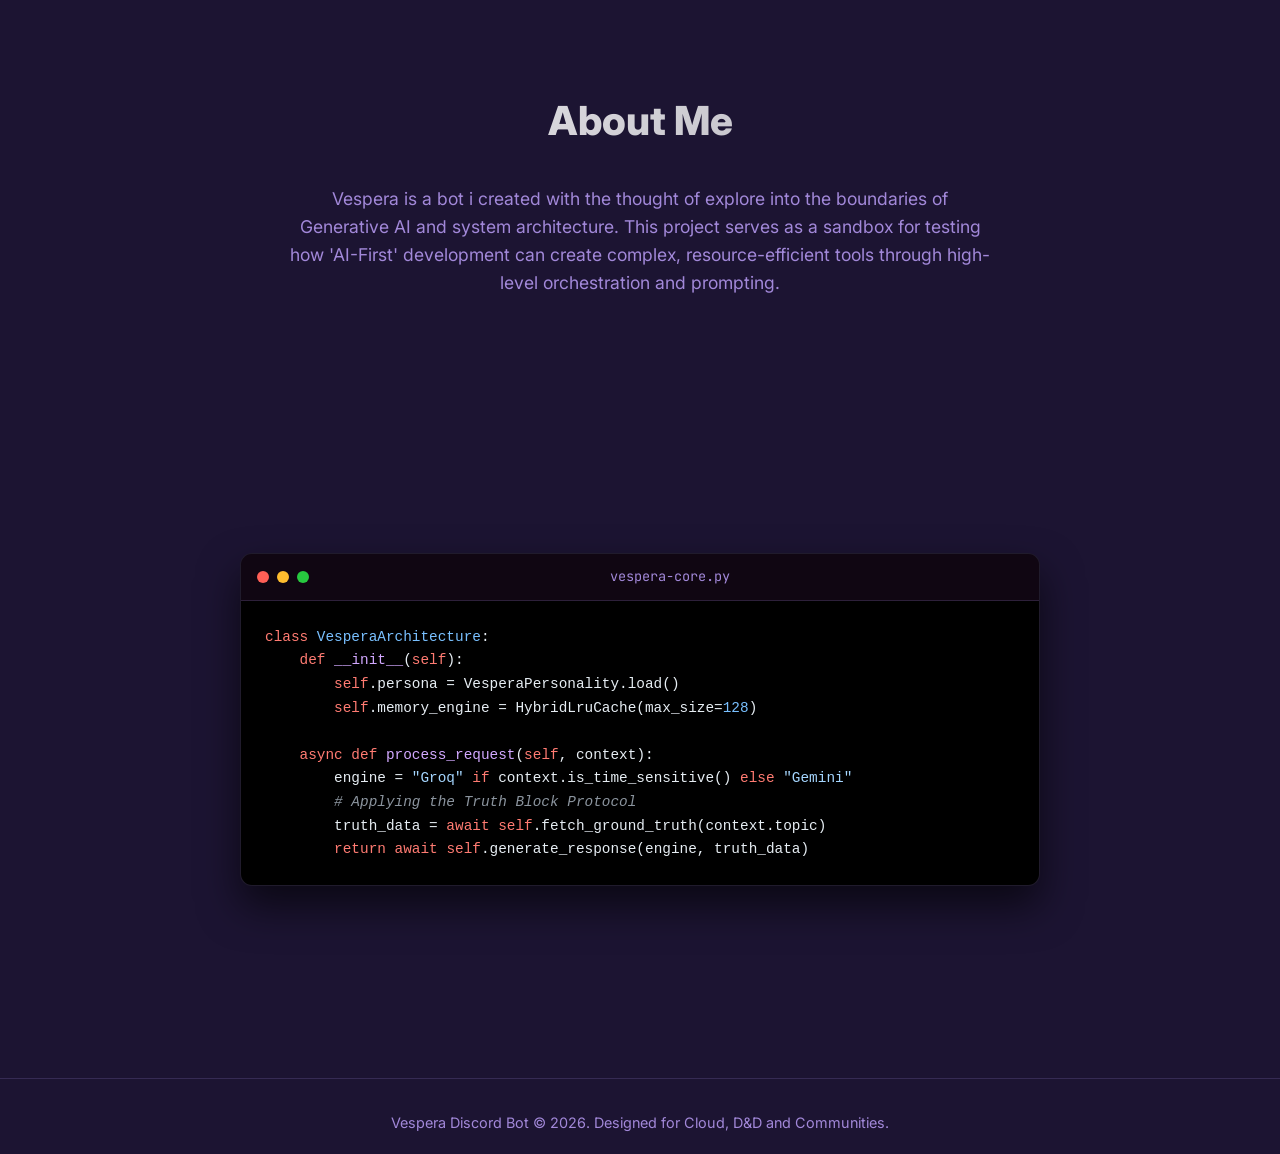
==== commit ed4f5e0d: "feat: add About Me section and apply new purple color scheme universally" ====
--- a/website/index.html
+++ b/website/index.html
@@ -23,6 +23,7 @@
                 <a href="#features">Features</a>
                 <a href="#architecture">Architecture</a>
                 <a href="#roadmap">Roadmap</a>
+                <a href="#about">About</a>
                 <a href="docs/" target="_blank">Docs</a>
                 <a href="https://github.com/Kazeyi/Vespera-Discord-Bot" target="_blank" class="btn btn-outline">View on
                     GitHub</a>
@@ -113,11 +114,11 @@
     <section id="roadmap" class="roadmap-section section-padding">
         <h2 class="section-title text-center text-gradient">Future Roadmap</h2>
         <div class="grid cards-container">
-            <div class="card reveal" style="border-top: 3px solid #ff5f56;">
+            <div class="card reveal" style="border-top: 3px solid var(--accent-hover);">
                 <h3
                     style="color: #e6edf3; display: flex; align-items: center; justify-content: space-between; margin-bottom: 0.5rem; font-size: 1.1rem;">
                     Phase 2: Agentic Dissection
-                    <span style="font-size: 0.8rem; color: #ff5f56; font-weight: 600;">June 2026</span>
+                    <span style="font-size: 0.8rem; color: var(--accent-hover); font-weight: 600;">June 2026</span>
                 </h3>
                 <p style="margin-bottom: 1rem; font-size: 0.95rem;"><strong>Goal:</strong> Breaking the Monolith &amp;
                     Implementing Self-Correction via Sequential Agentic Workflow.</p>
@@ -134,11 +135,11 @@
                 </ul>
             </div>
 
-            <div class="card reveal" style="transition-delay: 100ms; border-top: 3px solid #38bdf8;">
+            <div class="card reveal" style="transition-delay: 100ms; border-top: 3px solid var(--accent-color);">
                 <h3
                     style="color: #e6edf3; display: flex; align-items: center; justify-content: space-between; margin-bottom: 0.5rem; font-size: 1.1rem;">
                     Phase 3: Modular Skill-Set
-                    <span style="font-size: 0.8rem; color: #38bdf8; font-weight: 600;">July - Aug 2026</span>
+                    <span style="font-size: 0.8rem; color: var(--accent-color); font-weight: 600;">July - Aug 2026</span>
                 </h3>
                 <p style="margin-bottom: 1rem; font-size: 0.95rem;"><strong>Goal:</strong> True Scalability &amp;
                     Industry Standard Integration (MCP).</p>
@@ -155,6 +156,11 @@
                 </ul>
             </div>
         </div>
+    </section>
+
+    <section id="about" class="about-section section-padding reveal">
+        <h2 class="section-title text-center text-gradient">About Me</h2>
+        <p class="section-desc" style="margin: 0 auto; text-align: center;">Vespera is a bot i created with the thought of explore into the boundaries of Generative AI and system architecture. This project serves as a sandbox for testing how 'AI-First' development can create complex, resource-efficient tools through high-level orchestration and prompting.</p>
     </section>
 
     <section class="code-preview section-padding reveal">
--- a/website/styles.css
+++ b/website/styles.css
@@ -1,13 +1,13 @@
 :root {
-    --bg-color: #0d1117;
-    --bg-secondary: #161b22;
+    --bg-color: #1c1432;
+    --bg-secondary: rgba(110, 45, 120, 0.15);
     --text-primary: #e6edf3;
-    --text-muted: #8b949e;
-    --accent-color: #38bdf8;
-    --accent-hover: #0ea5e9;
-    --border-color: rgba(255, 255, 255, 0.1);
-    --card-bg: rgba(22, 27, 34, 0.6);
-    --glow-color: rgba(56, 189, 248, 0.15);
+    --text-muted: #a288d9;
+    --accent-color: #6e2d78;
+    --accent-hover: #a288d9;
+    --border-color: rgba(162, 136, 217, 0.2);
+    --card-bg: rgba(28, 20, 50, 0.6);
+    --glow-color: rgba(110, 45, 120, 0.3);
 }
 
 * {
@@ -93,7 +93,7 @@
 .btn-primary {
     background-color: var(--accent-color);
     color: #fff;
-    box-shadow: 0 4px 15px rgba(56, 189, 248, 0.3);
+    box-shadow: 0 4px 15px rgba(110, 45, 120, 0.4);
 }
 
 .btn-primary:hover {
@@ -171,7 +171,7 @@
     height: 90px;
     border-radius: 20px;
     margin-bottom: 2rem;
-    box-shadow: 0 0 30px rgba(56, 189, 248, 0.2);
+    box-shadow: 0 0 30px rgba(162, 136, 217, 0.3);
 }
 
 .hero h1 {
@@ -227,7 +227,7 @@
 
 .card:hover {
     transform: translateY(-5px);
-    border-color: rgba(56, 189, 248, 0.4);
+    border-color: rgba(162, 136, 217, 0.6);
     box-shadow: 0 10px 40px rgba(0, 0, 0, 0.5);
 }
 
